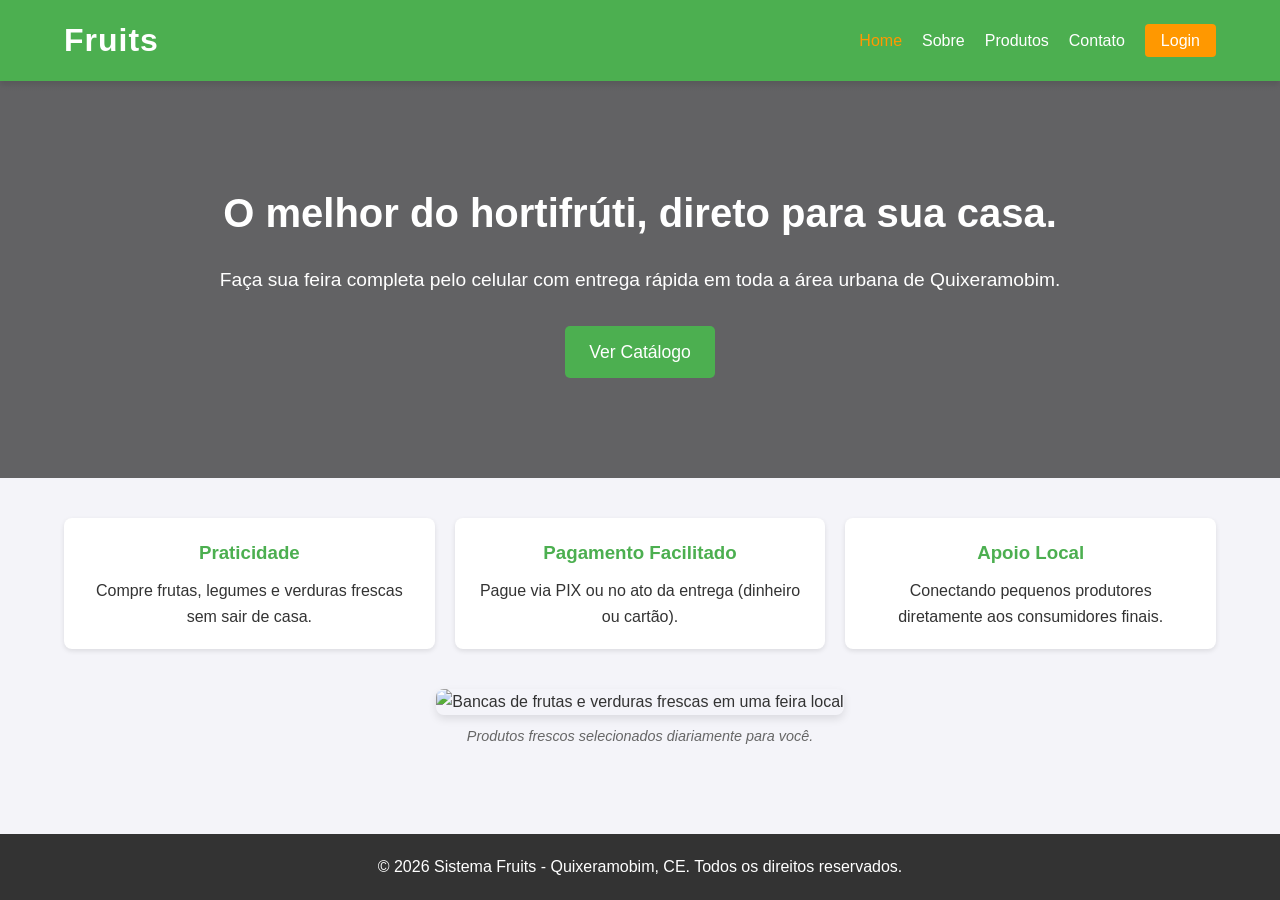
==== IA/index.html @ c32222e9 "Adicionando landing page com IA" ====
<!DOCTYPE html>
<html lang="pt-BR">
<head>
    <meta charset="UTF-8">
    <meta name="viewport" content="width=device-width, initial-scale=1.0">
    <title>Fruits - Hortifrúti Online em Quixeramobim</title>
    <link rel="stylesheet" href="style.css">
</head>
<body>
    <header class="main-header">
        <div class="container flex-nav">
            <h1 id="logo">Fruits</h1>
            <nav aria-label="Navegação principal">
                <ul class="nav-links">
                    <li><a href="index.html" class="active">Home</a></li>
                    <li><a href="sobre.html">Sobre</a></li>
                    <li><a href="produtos.html">Produtos</a></li>
                    <li><a href="contato.html">Contato</a></li>
                    <li><a href="login.html" class="btn-login">Login</a></li>
                </ul>
            </nav>
        </div>
    </header>

    <main>
        <section id="hero" class="fade-in">
            <div class="container hero-content">
                <h2>O melhor do hortifrúti, direto para sua casa.</h2>
                <p>Faça sua feira completa pelo celular com entrega rápida em toda a área urbana de Quixeramobim.</p>
                <a href="produtos.html" class="btn-primary">Ver Catálogo</a>
            </div>
        </section>

        <section class="container features">
            <article class="feature-card">
                <h3>Praticidade</h3>
                <p>Compre frutas, legumes e verduras frescas sem sair de casa.</p>
            </article>
            <article class="feature-card">
                <h3>Pagamento Facilitado</h3>
                <p>Pague via PIX ou no ato da entrega (dinheiro ou cartão).</p>
            </article>
            <article class="feature-card">
                <h3>Apoio Local</h3>
                <p>Conectando pequenos produtores diretamente aos consumidores finais.</p>
            </article>
        </section>

        <section class="container image-showcase">
            <figure>
                <img src="https://images.unsplash.com/photo-1542838132-92c53300491e?auto=format&fit=crop&w=800&q=80" alt="Bancas de frutas e verduras frescas em uma feira local">
                <figcaption>Produtos frescos selecionados diariamente para você.</figcaption>
            </figure>
        </section>
    </main>

    <footer>
        <div class="container">
            <p>&copy; 2026 Sistema Fruits - Quixeramobim, CE. Todos os direitos reservados.</p>
        </div>
    </footer>
</body>
</html>
---- IA/style.css ----
/* RESET BÁSICO */
* {
    margin: 0;
    padding: 0;
    box-sizing: border-box;
    font-family: 'Segoe UI', Tahoma, Geneva, Verdana, sans-serif;
}

/* VARIÁVEIS DE COR */
:root {
    --primary-color: #4CAF50; /* Verde Hortifrúti */
    --secondary-color: #FF9800; /* Laranja */
    --dark-color: #333;
    --light-color: #f4f4f9;
    --white: #ffffff;
}

/* SELETOR POR TAG */
body {
    background-color: var(--light-color);
    color: var(--dark-color);
    line-height: 1.6;
    display: flex;
    flex-direction: column;
    min-height: 100vh;
}

main {
    flex: 1; /* Garante que o footer fique no fim da página */
}

/* SELETOR POR CLASSE (Flexbox Layout) */
.container {
    width: 90%;
    max-width: 1200px;
    margin: 0 auto;
}

.flex-nav {
    display: flex;
    justify-content: space-between;
    align-items: center;
    padding: 15px 0;
}

/* HEADER & NAVEGAÇÃO */
.main-header {
    background-color: var(--primary-color);
    color: var(--white);
    box-shadow: 0 4px 6px rgba(0,0,0,0.1);
}

.main-header a {
    color: var(--white);
    text-decoration: none;
    font-weight: 500;
}

/* SELETOR POR ID */
#logo {
    font-size: 2rem;
    font-weight: bold;
    letter-spacing: 1px;
}

.nav-links {
    list-style: none;
    display: flex;
    gap: 20px;
    align-items: center;
}

.nav-links a {
    transition: color 0.3s ease; /* Animação simples CSS */
}

/* EFEITOS DE HOVER */
.nav-links a:hover,
.nav-links a.active {
    color: var(--secondary-color);
}

.btn-login {
    background-color: var(--secondary-color);
    padding: 8px 16px;
    border-radius: 4px;
    transition: background-color 0.3s ease, transform 0.2s ease;
}

.btn-login:hover {
    background-color: #e68a00;
    color: var(--white) !important;
    transform: scale(1.05); /* Animação no Hover */
}

/* HERO SECTION */
#hero {
    background: linear-gradient(rgba(0, 0, 0, 0.6), rgba(0, 0, 0, 0.6)), url('https://images.unsplash.com/photo-1603048297172-c92544798d5e?auto=format&fit=crop&w=1200&q=80') center/cover;
    color: var(--white);
    text-align: center;
    padding: 100px 20px;
    margin-bottom: 40px;
}

#hero h2 {
    font-size: 2.5rem;
    margin-bottom: 20px;
}

#hero p {
    font-size: 1.2rem;
    margin-bottom: 30px;
}

.btn-primary {
    display: inline-block;
    background-color: var(--primary-color);
    color: var(--white);
    padding: 12px 24px;
    text-decoration: none;
    border: none;
    border-radius: 5px;
    font-size: 1.1rem;
    cursor: pointer;
    transition: background-color 0.3s ease;
}

.btn-primary:hover {
    background-color: #388E3C;
}

/* FEATURES GRID */
.features {
    display: flex;
    justify-content: space-between;
    gap: 20px;
    margin-bottom: 40px;
}

.feature-card {
    background: var(--white);
    padding: 20px;
    border-radius: 8px;
    box-shadow: 0 2px 5px rgba(0,0,0,0.1);
    flex: 1;
    text-align: center;
}

.feature-card h3 {
    color: var(--primary-color);
    margin-bottom: 10px;
}

/* CATÁLOGO DE PRODUTOS */
.catalog-grid {
    display: flex;
    flex-wrap: wrap;
    gap: 20px;
    margin-top: 20px;
}

.product-card {
    background: var(--white);
    padding: 15px;
    border-radius: 8px;
    box-shadow: 0 2px 5px rgba(0,0,0,0.1);
    width: calc(33.333% - 20px);
    text-align: center;
}

/* FIGURES E IMAGENS */
figure {
    margin: 20px 0;
    text-align: center;
}

figure img {
    max-width: 100%;
    height: auto;
    border-radius: 8px;
    box-shadow: 0 4px 8px rgba(0,0,0,0.1);
}

figcaption {
    margin-top: 10px;
    font-size: 0.9rem;
    color: #666;
    font-style: italic;
}

.image-showcase figure img {
    width: 100%;
    max-height: 400px;
    object-fit: cover;
}

/* FORMULÁRIOS E SELETOR POR ATRIBUTO */
.form-section {
    max-width: 600px;
    margin: 40px auto;
    background: var(--white);
    padding: 30px;
    border-radius: 8px;
    box-shadow: 0 4px 8px rgba(0,0,0,0.1);
}

.input-group {
    margin-bottom: 15px;
}

.input-group label {
    display: block;
    margin-bottom: 5px;
    font-weight: bold;
}

/* Seletor por atributo */
input[type="text"],
input[type="email"],
input[type="password"],
textarea {
    width: 100%;
    padding: 10px;
    border: 1px solid #ccc;
    border-radius: 4px;
    font-size: 1rem;
}

/* FOOTER */
footer {
    background-color: var(--dark-color);
    color: var(--white);
    text-align: center;
    padding: 20px 0;
    margin-top: 40px;
}

/* KEYFRAMES - ANIMAÇÃO DE ENTRADA */
@keyframes fadeIn {
    from {
        opacity: 0;
        transform: translateY(20px);
    }
    to {
        opacity: 1;
        transform: translateY(0);
    }
}

.fade-in {
    animation: fadeIn 0.8s ease-out forwards;
}

/* MEDIA QUERIES (Responsividade) */
@media screen and (max-width: 768px) {
    .flex-nav {
        flex-direction: column;
        gap: 15px;
    }

    .nav-links {
        flex-wrap: wrap;
        justify-content: center;
    }

    .features {
        flex-direction: column;
    }

    .product-card {
        width: 100%; /* Produtos ocupam 100% no mobile */
    }

    #hero h2 {
        font-size: 2rem;
    }
}
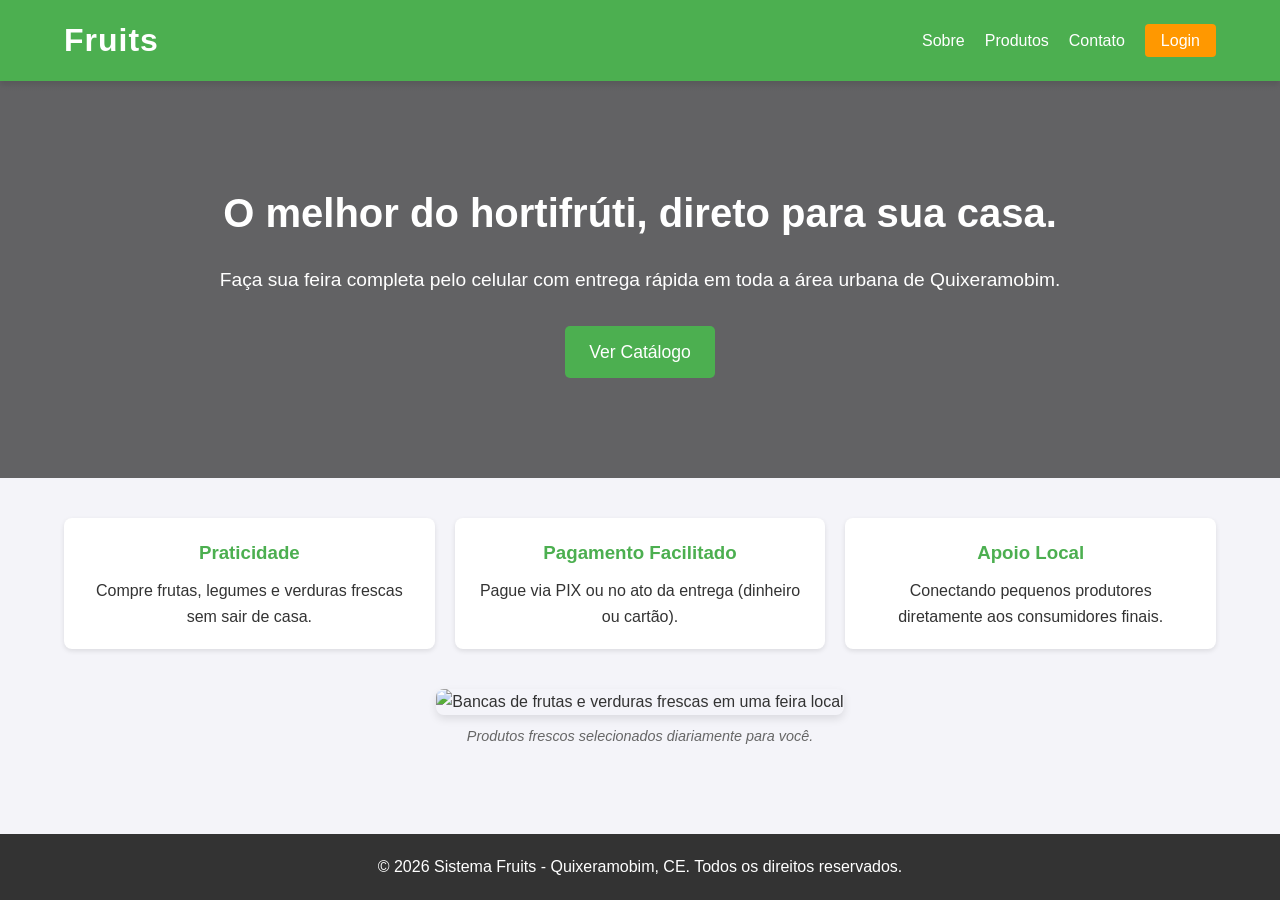
==== commit a70aeedd: "teste" ====
--- a/IA/index.html
+++ b/IA/index.html
@@ -12,7 +12,7 @@
             <h1 id="logo">Fruits</h1>
             <nav aria-label="Navegação principal">
                 <ul class="nav-links">
-                    <li><a href="index.html" class="active">Home</a></li>
+                    
                     <li><a href="sobre.html">Sobre</a></li>
                     <li><a href="produtos.html">Produtos</a></li>
                     <li><a href="contato.html">Contato</a></li>
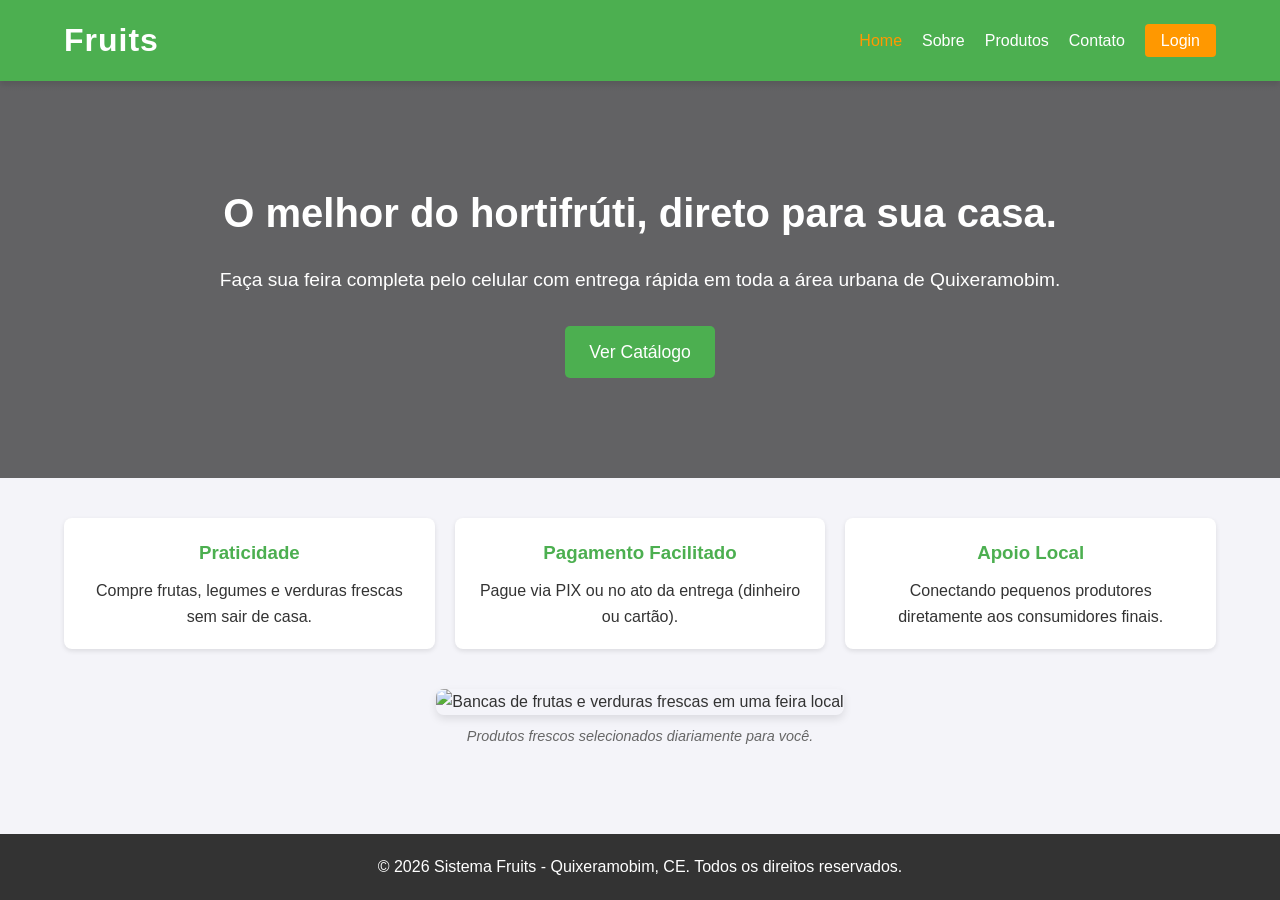
==== commit 12030ed7: "teste" ====
--- a/IA/index.html
+++ b/IA/index.html
@@ -12,7 +12,7 @@
             <h1 id="logo">Fruits</h1>
             <nav aria-label="Navegação principal">
                 <ul class="nav-links">
-                    
+                    <li><a href="index.html" class="active">Home</a></li>
                     <li><a href="sobre.html">Sobre</a></li>
                     <li><a href="produtos.html">Produtos</a></li>
                     <li><a href="contato.html">Contato</a></li>
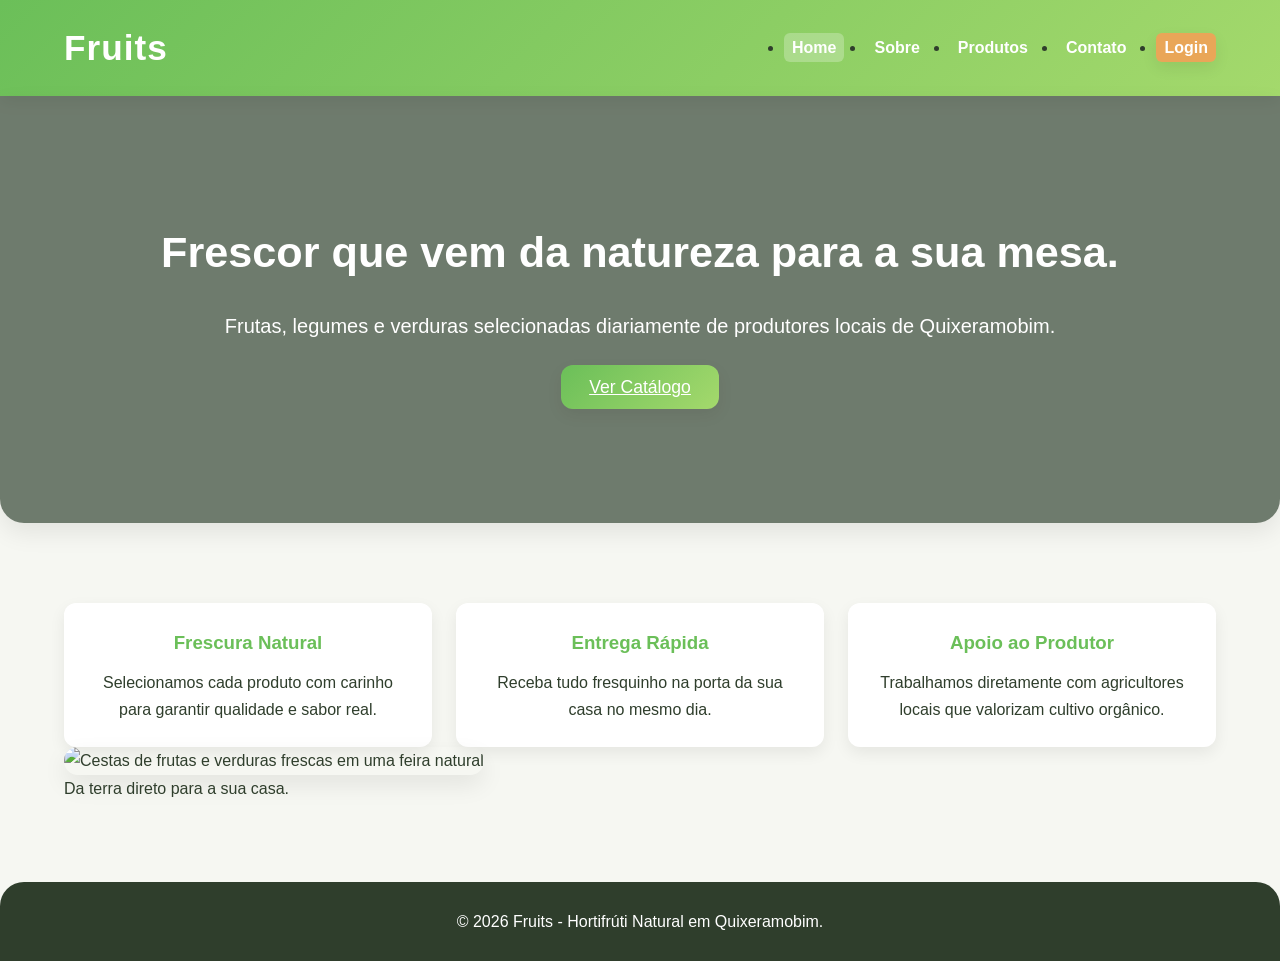
==== commit caa2067f: "atualização dos layouts das telas" ====
--- a/IA/index.html
+++ b/IA/index.html
@@ -3,13 +3,16 @@
 <head>
     <meta charset="UTF-8">
     <meta name="viewport" content="width=device-width, initial-scale=1.0">
-    <title>Fruits - Hortifrúti Online em Quixeramobim</title>
+    <title>Fruits - Hortifrúti Natural em Quixeramobim</title>
     <link rel="stylesheet" href="style.css">
 </head>
+
 <body>
+    <!-- CABEÇALHO ORGÂNICO -->
     <header class="main-header">
         <div class="container flex-nav">
             <h1 id="logo">Fruits</h1>
+
             <nav aria-label="Navegação principal">
                 <ul class="nav-links">
                     <li><a href="index.html" class="active">Home</a></li>
@@ -22,42 +25,52 @@
         </div>
     </header>
 
-    <main>
-        <section id="hero" class="fade-in">
-            <div class="container hero-content">
-                <h2>O melhor do hortifrúti, direto para sua casa.</h2>
-                <p>Faça sua feira completa pelo celular com entrega rápida em toda a área urbana de Quixeramobim.</p>
-                <a href="produtos.html" class="btn-primary">Ver Catálogo</a>
-            </div>
-        </section>
+    <!-- HERO ORGÂNICO -->
+    <section id="hero" class="fade-in">
+        <div class="container hero-content">
+            <h2>Frescor que vem da natureza para a sua mesa.</h2>
+            <p>Frutas, legumes e verduras selecionadas diariamente de produtores locais de Quixeramobim.</p>
+            <a href="produtos.html" class="btn-primary">Ver Catálogo</a>
+        </div>
+    </section>
 
-        <section class="container features">
+    <main class="container fade-in">
+
+        <!-- CARDS ORGÂNICOS DE BENEFÍCIOS -->
+        <section class="features">
             <article class="feature-card">
-                <h3>Praticidade</h3>
-                <p>Compre frutas, legumes e verduras frescas sem sair de casa.</p>
+                <h3>Frescura Natural</h3>
+                <p>Selecionamos cada produto com carinho para garantir qualidade e sabor real.</p>
             </article>
+
             <article class="feature-card">
-                <h3>Pagamento Facilitado</h3>
-                <p>Pague via PIX ou no ato da entrega (dinheiro ou cartão).</p>
+                <h3>Entrega Rápida</h3>
+                <p>Receba tudo fresquinho na porta da sua casa no mesmo dia.</p>
             </article>
+
             <article class="feature-card">
-                <h3>Apoio Local</h3>
-                <p>Conectando pequenos produtores diretamente aos consumidores finais.</p>
+                <h3>Apoio ao Produtor</h3>
+                <p>Trabalhamos diretamente com agricultores locais que valorizam cultivo orgânico.</p>
             </article>
         </section>
 
-        <section class="container image-showcase">
+        <!-- IMAGEM ORGÂNICA -->
+        <section class="image-showcase fade-in">
             <figure>
-                <img src="https://images.unsplash.com/photo-1542838132-92c53300491e?auto=format&fit=crop&w=800&q=80" alt="Bancas de frutas e verduras frescas em uma feira local">
-                <figcaption>Produtos frescos selecionados diariamente para você.</figcaption>
+                <img src="https://images.unsplash.com/photo-1542838132-92c53300491e?auto=format&fit=crop&w=1200&q=80"
+                     alt="Cestas de frutas e verduras frescas em uma feira natural">
+                <figcaption>Da terra direto para a sua casa.</figcaption>
             </figure>
         </section>
+
     </main>
 
+    <!-- RODAPÉ ORGÂNICO -->
     <footer>
         <div class="container">
-            <p>&copy; 2026 Sistema Fruits - Quixeramobim, CE. Todos os direitos reservados.</p>
+            <p>&copy; 2026 Fruits - Hortifrúti Natural em Quixeramobim.</p>
         </div>
     </footer>
+
 </body>
 </html>
--- a/IA/style.css
+++ b/IA/style.css
@@ -1,149 +1,181 @@
-/* RESET BÁSICO */
+/* -----------------------------------------
+   PALETA ORGÂNICA
+----------------------------------------- */
+:root {
+    --primary-color: #6BBF59;      /* Verde folha suave */
+    --secondary-color: #E9A658;    /* Laranja natural */
+    --accent-color: #A4D96C;       /* Verde claro orgânico */
+    --dark-color: #2F3E2C;         /* Verde musgo */
+    --light-color: #F6F7F2;        /* Off-white natural */
+    --white: #ffffff;
+
+    --radius-sm: 6px;
+    --radius-md: 12px;
+    --radius-lg: 24px;
+
+    --shadow-soft: 0 6px 16px rgba(0,0,0,0.07);
+    --shadow-medium: 0 10px 24px rgba(0,0,0,0.08);
+}
+
+/* -----------------------------------------
+   IMPORTAÇÃO DE FONTE ORGÂNICA
+----------------------------------------- */
+@import url('https://fonts.googleapis.com/css2?family=Quicksand:wght@400;600&display=swap');
+
+/* -----------------------------------------
+   RESET ORGÂNICO
+----------------------------------------- */
 * {
     margin: 0;
     padding: 0;
     box-sizing: border-box;
-    font-family: 'Segoe UI', Tahoma, Geneva, Verdana, sans-serif;
-}
-
-/* VARIÁVEIS DE COR */
-:root {
-    --primary-color: #4CAF50; /* Verde Hortifrúti */
-    --secondary-color: #FF9800; /* Laranja */
-    --dark-color: #333;
-    --light-color: #f4f4f9;
-    --white: #ffffff;
-}
-
-/* SELETOR POR TAG */
+    font-family: 'Quicksand', sans-serif;
+    transition: 0.2s ease;
+}
+
 body {
-    background-color: var(--light-color);
+    background: var(--light-color)
+        url('https://www.transparenttextures.com/patterns/paper-fibers.png');
     color: var(--dark-color);
-    line-height: 1.6;
+    line-height: 1.7;
     display: flex;
     flex-direction: column;
     min-height: 100vh;
 }
 
-main {
-    flex: 1; /* Garante que o footer fique no fim da página */
-}
-
-/* SELETOR POR CLASSE (Flexbox Layout) */
+main { flex: 1; }
+
+/* Containers */
 .container {
     width: 90%;
     max-width: 1200px;
-    margin: 0 auto;
+    margin: auto;
+}
+
+/* -----------------------------------------
+   CABEÇALHO ORGÂNICO
+----------------------------------------- */
+.main-header {
+    background: linear-gradient(135deg, var(--primary-color), var(--accent-color));
+    padding: 18px 0;
+    box-shadow: var(--shadow-soft);
+}
+
+#logo {
+    font-size: 2.2rem;
+    font-weight: 600;
+    color: var(--white);
+    letter-spacing: 1px;
 }
 
 .flex-nav {
     display: flex;
     justify-content: space-between;
     align-items: center;
-    padding: 15px 0;
-}
-
-/* HEADER & NAVEGAÇÃO */
-.main-header {
-    background-color: var(--primary-color);
-    color: var(--white);
-    box-shadow: 0 4px 6px rgba(0,0,0,0.1);
-}
-
-.main-header a {
+}
+
+.nav-links {
+    display: flex;
+    gap: 22px;
+}
+
+.nav-links a {
     color: var(--white);
     text-decoration: none;
-    font-weight: 500;
-}
-
-/* SELETOR POR ID */
-#logo {
-    font-size: 2rem;
-    font-weight: bold;
-    letter-spacing: 1px;
-}
-
-.nav-links {
-    list-style: none;
-    display: flex;
-    gap: 20px;
-    align-items: center;
-}
-
-.nav-links a {
-    transition: color 0.3s ease; /* Animação simples CSS */
-}
-
-/* EFEITOS DE HOVER */
+    font-weight: 600;
+    padding: 6px 8px;
+    border-radius: var(--radius-sm);
+}
+
 .nav-links a:hover,
 .nav-links a.active {
-    color: var(--secondary-color);
-}
-
+    background: rgba(255,255,255,0.25);
+}
+
+/* Login button */
 .btn-login {
-    background-color: var(--secondary-color);
+    background: var(--secondary-color);
     padding: 8px 16px;
-    border-radius: 4px;
-    transition: background-color 0.3s ease, transform 0.2s ease;
-}
-
+    border-radius: var(--radius-md);
+    box-shadow: var(--shadow-soft);
+    font-weight: 600;
+}
 .btn-login:hover {
-    background-color: #e68a00;
-    color: var(--white) !important;
-    transform: scale(1.05); /* Animação no Hover */
-}
-
-/* HERO SECTION */
+    transform: translateY(-3px) scale(1.05);
+}
+
+/* -----------------------------------------
+   HERO ORGÂNICO
+----------------------------------------- */
 #hero {
-    background: linear-gradient(rgba(0, 0, 0, 0.6), rgba(0, 0, 0, 0.6)), url('https://images.unsplash.com/photo-1603048297172-c92544798d5e?auto=format&fit=crop&w=1200&q=80') center/cover;
-    color: var(--white);
-    text-align: center;
-    padding: 100px 20px;
-    margin-bottom: 40px;
+    position: relative;
+    color: var(--white);
+    text-align: center;
+    padding: 120px 20px;
+    background: linear-gradient(
+            rgba(20, 40, 20, 0.6),
+            rgba(20, 40, 20, 0.6)
+        ),
+        url('https://images.unsplash.com/photo-1603048297172-c92544798d5e?auto=format&fit=crop&w=1200&q=80')
+        center / cover;
+    border-bottom-left-radius: var(--radius-lg);
+    border-bottom-right-radius: var(--radius-lg);
+    box-shadow: var(--shadow-medium);
+}
+
+#hero::after {
+    content: "";
+    position: absolute;
+    bottom: -40px;
+    left: 0;
+    height: 90px;
+    width: 100%;
+    background: url('https://i.ibb.co/7zr6V7s/wave.png') center/cover no-repeat;
 }
 
 #hero h2 {
-    font-size: 2.5rem;
+    font-size: 2.7rem;
     margin-bottom: 20px;
 }
 
 #hero p {
-    font-size: 1.2rem;
+    font-size: 1.25rem;
     margin-bottom: 30px;
 }
 
+/* Botão primário */
 .btn-primary {
-    display: inline-block;
-    background-color: var(--primary-color);
-    color: var(--white);
-    padding: 12px 24px;
-    text-decoration: none;
+    background: linear-gradient(135deg, var(--primary-color), var(--accent-color));
+    padding: 12px 28px;
     border: none;
-    border-radius: 5px;
+    border-radius: var(--radius-md);
+    color: var(--white);
     font-size: 1.1rem;
     cursor: pointer;
-    transition: background-color 0.3s ease;
-}
-
+    box-shadow: var(--shadow-soft);
+}
 .btn-primary:hover {
-    background-color: #388E3C;
-}
-
-/* FEATURES GRID */
+    transform: translateY(-3px) scale(1.04);
+    background: linear-gradient(135deg, var(--accent-color), var(--primary-color));
+}
+
+/* -----------------------------------------
+   SEÇÃO FEATURES ORGÂNICA
+----------------------------------------- */
 .features {
     display: flex;
-    justify-content: space-between;
-    gap: 20px;
-    margin-bottom: 40px;
+    flex-wrap: wrap;
+    gap: 24px;
+    margin-top: 80px;
 }
 
 .feature-card {
     background: var(--white);
-    padding: 20px;
-    border-radius: 8px;
-    box-shadow: 0 2px 5px rgba(0,0,0,0.1);
-    flex: 1;
-    text-align: center;
+    padding: 24px;
+    border-radius: var(--radius-md);
+    flex: 1 1 240px;
+    text-align: center;
+    box-shadow: var(--shadow-soft);
 }
 
 .feature-card h3 {
@@ -151,95 +183,96 @@
     margin-bottom: 10px;
 }
 
-/* CATÁLOGO DE PRODUTOS */
+/* -----------------------------------------
+   FIGURAS E IMAGENS ORGÂNICAS
+----------------------------------------- */
+figure img {
+    max-width: 100%;
+    border-radius: var(--radius-lg);
+    box-shadow: var(--shadow-medium);
+}
+
+/* -----------------------------------------
+   CATÁLOGO ORGÂNICO
+----------------------------------------- */
 .catalog-grid {
-    display: flex;
-    flex-wrap: wrap;
-    gap: 20px;
-    margin-top: 20px;
+    margin-top: 40px;
+    display: grid;
+    gap: 24px;
+    grid-template-columns: repeat(auto-fit, minmax(260px, 1fr));
 }
 
 .product-card {
     background: var(--white);
-    padding: 15px;
-    border-radius: 8px;
-    box-shadow: 0 2px 5px rgba(0,0,0,0.1);
-    width: calc(33.333% - 20px);
-    text-align: center;
-}
-
-/* FIGURES E IMAGENS */
-figure {
-    margin: 20px 0;
-    text-align: center;
-}
-
-figure img {
-    max-width: 100%;
-    height: auto;
-    border-radius: 8px;
-    box-shadow: 0 4px 8px rgba(0,0,0,0.1);
-}
-
-figcaption {
-    margin-top: 10px;
-    font-size: 0.9rem;
-    color: #666;
-    font-style: italic;
-}
-
-.image-showcase figure img {
-    width: 100%;
-    max-height: 400px;
-    object-fit: cover;
-}
-
-/* FORMULÁRIOS E SELETOR POR ATRIBUTO */
+    padding: 20px;
+    text-align: center;
+    border-radius: var(--radius-md);
+    box-shadow: var(--shadow-soft);
+}
+
+.product-card:hover {
+    transform: translateY(-5px);
+}
+
+/* -----------------------------------------
+   FORMULÁRIOS ORGÂNICOS
+----------------------------------------- */
 .form-section {
     max-width: 600px;
-    margin: 40px auto;
+    margin: 60px auto;
+    padding: 32px;
     background: var(--white);
-    padding: 30px;
-    border-radius: 8px;
-    box-shadow: 0 4px 8px rgba(0,0,0,0.1);
+    border-radius: var(--radius-lg);
+    box-shadow: var(--shadow-medium);
 }
 
 .input-group {
-    margin-bottom: 15px;
+    margin-bottom: 18px;
 }
 
 .input-group label {
-    display: block;
-    margin-bottom: 5px;
-    font-weight: bold;
-}
-
-/* Seletor por atributo */
-input[type="text"],
-input[type="email"],
-input[type="password"],
+    font-weight: 600;
+    margin-bottom: 6px;
+}
+
+input,
 textarea {
     width: 100%;
-    padding: 10px;
-    border: 1px solid #ccc;
-    border-radius: 4px;
+    padding: 12px;
+    border: 2px solid #dcdcdc;
+    border-radius: var(--radius-md);
     font-size: 1rem;
 }
-
-/* FOOTER */
+input:focus,
+textarea:focus {
+    border-color: var(--primary-color);
+    outline: none;
+    box-shadow: 0 0 4px rgba(107, 191, 89, 0.5);
+}
+
+/* -----------------------------------------
+   FOOTER ORGÂNICO
+----------------------------------------- */
 footer {
-    background-color: var(--dark-color);
-    color: var(--white);
-    text-align: center;
-    padding: 20px 0;
-    margin-top: 40px;
-}
-
-/* KEYFRAMES - ANIMAÇÃO DE ENTRADA */
+    background: var(--dark-color);
+    color: var(--white);
+    text-align: center;
+    padding: 26px 0;
+    margin-top: 80px;
+    border-top-left-radius: var(--radius-lg);
+    border-top-right-radius: var(--radius-lg);
+}
+
+/* -----------------------------------------
+   ANIMAÇÃO ORGÂNICA
+----------------------------------------- */
+.fade-in {
+    animation: fadeIn 0.9s ease-out forwards;
+}
 @keyframes fadeIn {
     from {
         opacity: 0;
-        transform: translateY(20px);
+        transform: translateY(15px);
     }
     to {
         opacity: 1;
@@ -247,31 +280,19 @@
     }
 }
 
-.fade-in {
-    animation: fadeIn 0.8s ease-out forwards;
-}
-
-/* MEDIA QUERIES (Responsividade) */
-@media screen and (max-width: 768px) {
+/* -----------------------------------------
+   RESPONSIVIDADE
+----------------------------------------- */
+@media (max-width: 768px) {
+    #hero h2 { font-size: 2rem; }
+
     .flex-nav {
         flex-direction: column;
-        gap: 15px;
+        gap: 12px;
     }
 
     .nav-links {
         flex-wrap: wrap;
         justify-content: center;
     }
-
-    .features {
-        flex-direction: column;
-    }
-
-    .product-card {
-        width: 100%; /* Produtos ocupam 100% no mobile */
-    }
-
-    #hero h2 {
-        font-size: 2rem;
-    }
 }
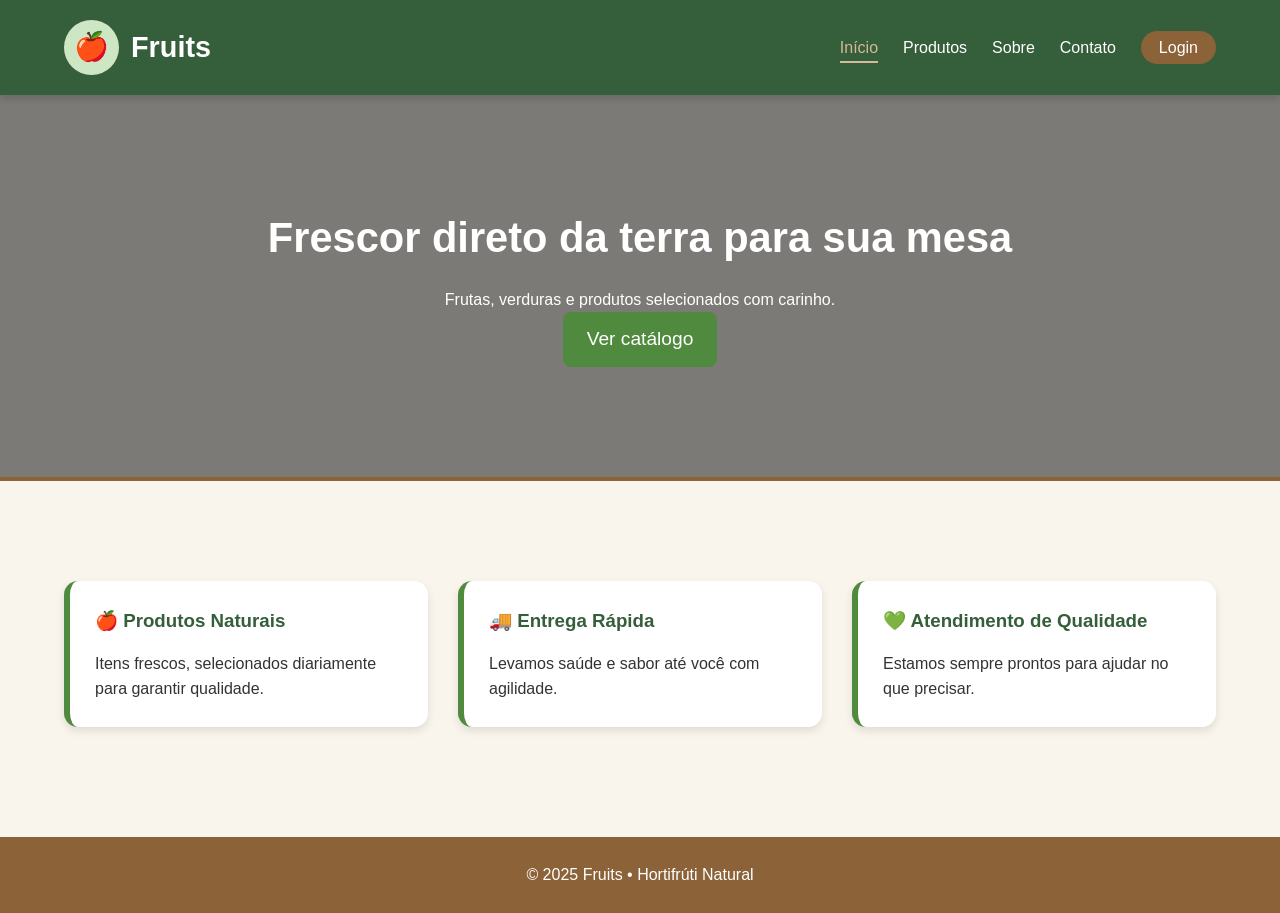
==== commit c9527dac: "atualização das telas" ====
--- a/IA/index.html
+++ b/IA/index.html
@@ -1,76 +1,60 @@
 <!DOCTYPE html>
-<html lang="pt-BR">
+<html lang="pt-br">
 <head>
     <meta charset="UTF-8">
     <meta name="viewport" content="width=device-width, initial-scale=1.0">
-    <title>Fruits - Hortifrúti Natural em Quixeramobim</title>
+    <title>Fruits • Hortifrúti Natural</title>
     <link rel="stylesheet" href="style.css">
 </head>
+<body>
 
-<body>
-    <!-- CABEÇALHO ORGÂNICO -->
-    <header class="main-header">
-        <div class="container flex-nav">
-            <h1 id="logo">Fruits</h1>
+<header>
+    <div class="container flex-nav">
+        <div id="logo">
+            <!-- Logo com emoji fallback caso imagem não exista -->
+            <div style="width:55px;height:55px;background:#CDE6C3;border-radius:50%;display:flex;align-items:center;justify-content:center;font-size:28px;">🍎</div>
+            <h1>Fruits</h1>
+        </div>
+        <nav>
+            <ul>
+                <li><a href="index.html" class="active">Início</a></li>
+                <li><a href="produtos.html">Produtos</a></li>
+                <li><a href="sobre.html">Sobre</a></li>
+                <li><a href="contato.html">Contato</a></li>
+                <li><a href="login.html" class="btn-login">Login</a></li>
+            </ul>
+        </nav>
+    </div>
+</header>
 
-            <nav aria-label="Navegação principal">
-                <ul class="nav-links">
-                    <li><a href="index.html" class="active">Home</a></li>
-                    <li><a href="sobre.html">Sobre</a></li>
-                    <li><a href="produtos.html">Produtos</a></li>
-                    <li><a href="contato.html">Contato</a></li>
-                    <li><a href="login.html" class="btn-login">Login</a></li>
-                </ul>
-            </nav>
-        </div>
-    </header>
+<section id="hero">
+    <h2>Frescor direto da terra para sua mesa</h2>
+    <p>Frutas, verduras e produtos selecionados com carinho.</p>
+    <a href="produtos.html" class="button-primary">Ver catálogo</a>
+</section>
 
-    <!-- HERO ORGÂNICO -->
-    <section id="hero" class="fade-in">
-        <div class="container hero-content">
-            <h2>Frescor que vem da natureza para a sua mesa.</h2>
-            <p>Frutas, legumes e verduras selecionadas diariamente de produtores locais de Quixeramobim.</p>
-            <a href="produtos.html" class="btn-primary">Ver Catálogo</a>
-        </div>
-    </section>
+<main>
+    <div class="container">
+        <section class="features">
+            <div class="card">
+                <h3>🍎 Produtos Naturais</h3>
+                <p>Itens frescos, selecionados diariamente para garantir qualidade.</p>
+            </div>
+            <div class="card">
+                <h3>🚚 Entrega Rápida</h3>
+                <p>Levamos saúde e sabor até você com agilidade.</p>
+            </div>
+            <div class="card">
+                <h3>💚 Atendimento de Qualidade</h3>
+                <p>Estamos sempre prontos para ajudar no que precisar.</p>
+            </div>
+        </section>
+    </div>
+</main>
 
-    <main class="container fade-in">
-
-        <!-- CARDS ORGÂNICOS DE BENEFÍCIOS -->
-        <section class="features">
-            <article class="feature-card">
-                <h3>Frescura Natural</h3>
-                <p>Selecionamos cada produto com carinho para garantir qualidade e sabor real.</p>
-            </article>
-
-            <article class="feature-card">
-                <h3>Entrega Rápida</h3>
-                <p>Receba tudo fresquinho na porta da sua casa no mesmo dia.</p>
-            </article>
-
-            <article class="feature-card">
-                <h3>Apoio ao Produtor</h3>
-                <p>Trabalhamos diretamente com agricultores locais que valorizam cultivo orgânico.</p>
-            </article>
-        </section>
-
-        <!-- IMAGEM ORGÂNICA -->
-        <section class="image-showcase fade-in">
-            <figure>
-                <img src="https://images.unsplash.com/photo-1542838132-92c53300491e?auto=format&fit=crop&w=1200&q=80"
-                     alt="Cestas de frutas e verduras frescas em uma feira natural">
-                <figcaption>Da terra direto para a sua casa.</figcaption>
-            </figure>
-        </section>
-
-    </main>
-
-    <!-- RODAPÉ ORGÂNICO -->
-    <footer>
-        <div class="container">
-            <p>&copy; 2026 Fruits - Hortifrúti Natural em Quixeramobim.</p>
-        </div>
-    </footer>
+<footer>
+    <p>© 2025 Fruits • Hortifrúti Natural</p>
+</footer>
 
 </body>
 </html>
--- a/IA/style.css
+++ b/IA/style.css
@@ -1,298 +1,285 @@
-/* -----------------------------------------
-   PALETA ORGÂNICA
------------------------------------------ */
-:root {
-    --primary-color: #6BBF59;      /* Verde folha suave */
-    --secondary-color: #E9A658;    /* Laranja natural */
-    --accent-color: #A4D96C;       /* Verde claro orgânico */
-    --dark-color: #2F3E2C;         /* Verde musgo */
-    --light-color: #F6F7F2;        /* Off-white natural */
-    --white: #ffffff;
-
-    --radius-sm: 6px;
-    --radius-md: 12px;
-    --radius-lg: 24px;
-
-    --shadow-soft: 0 6px 16px rgba(0,0,0,0.07);
-    --shadow-medium: 0 10px 24px rgba(0,0,0,0.08);
-}
-
-/* -----------------------------------------
-   IMPORTAÇÃO DE FONTE ORGÂNICA
------------------------------------------ */
-@import url('https://fonts.googleapis.com/css2?family=Quicksand:wght@400;600&display=swap');
-
-/* -----------------------------------------
-   RESET ORGÂNICO
------------------------------------------ */
+/* RESET BÁSICO */
 * {
     margin: 0;
     padding: 0;
     box-sizing: border-box;
-    font-family: 'Quicksand', sans-serif;
-    transition: 0.2s ease;
+    font-family: "Segoe UI", sans-serif;
+}
+
+/* PALETA ORGÂNICA */
+:root {
+    --verde-escuro: #355E3B;
+    --verde: #4F8A3E;
+    --verde-claro: #CDE6C3;
+    --marrom: #8C6239;
+    --marrom-claro: #D7B899;
+    --creme: #F9F5EC;
+    --branco: #FFF;
+    --cinza: #333;
 }
 
 body {
-    background: var(--light-color)
-        url('https://www.transparenttextures.com/patterns/paper-fibers.png');
-    color: var(--dark-color);
-    line-height: 1.7;
+    background: var(--creme);
+    color: var(--cinza);
+    line-height: 1.6;
+    min-height: 100vh;
     display: flex;
     flex-direction: column;
-    min-height: 100vh;
-}
-
-main { flex: 1; }
-
-/* Containers */
+}
+
+/* CONTAINER */
 .container {
     width: 90%;
     max-width: 1200px;
-    margin: auto;
-}
-
-/* -----------------------------------------
-   CABEÇALHO ORGÂNICO
------------------------------------------ */
-.main-header {
-    background: linear-gradient(135deg, var(--primary-color), var(--accent-color));
-    padding: 18px 0;
-    box-shadow: var(--shadow-soft);
-}
-
-#logo {
-    font-size: 2.2rem;
-    font-weight: 600;
-    color: var(--white);
-    letter-spacing: 1px;
-}
-
+    margin: 0 auto;
+}
+
+/* ✅ CORREÇÃO: FLEX-NAV */
 .flex-nav {
     display: flex;
     justify-content: space-between;
     align-items: center;
-}
-
-.nav-links {
-    display: flex;
-    gap: 22px;
-}
-
-.nav-links a {
-    color: var(--white);
+    flex-wrap: wrap;
+    gap: 20px;
+}
+
+/* HEADER */
+header {
+    background: var(--verde-escuro);
+    color: var(--branco);
+    padding: 20px 0;
+    box-shadow: 0 4px 8px rgba(0,0,0,0.15);
+}
+
+#logo {
+    display: flex;
+    align-items: center;
+    gap: 12px;
+}
+
+/* ✅ CORREÇÃO: logo com fallback */
+#logo img {
+    width: 55px;
+    height: 55px;
+    background: var(--verde-claro);
+    border-radius: 50%;
+    object-fit: cover;
+}
+
+#logo h1 {
+    font-size: 1.8rem;
+    font-weight: bold;
+    color: var(--branco);
+}
+
+/* NAV */
+nav ul {
+    list-style: none;
+    display: flex;
+    gap: 25px;
+}
+
+nav a {
+    color: var(--branco);
     text-decoration: none;
-    font-weight: 600;
-    padding: 6px 8px;
-    border-radius: var(--radius-sm);
-}
-
-.nav-links a:hover,
-.nav-links a.active {
-    background: rgba(255,255,255,0.25);
-}
-
-/* Login button */
+    font-weight: 500;
+    transition: 0.3s;
+}
+
+nav a:hover {
+    color: var(--marrom-claro);
+}
+
+nav a.active {
+    color: var(--marrom-claro);
+    border-bottom: 2px solid var(--marrom-claro);
+    padding-bottom: 5px;
+}
+
 .btn-login {
-    background: var(--secondary-color);
-    padding: 8px 16px;
-    border-radius: var(--radius-md);
-    box-shadow: var(--shadow-soft);
-    font-weight: 600;
-}
+    background: var(--marrom);
+    padding: 8px 18px;
+    border-radius: 25px;
+}
+
 .btn-login:hover {
-    transform: translateY(-3px) scale(1.05);
-}
-
-/* -----------------------------------------
-   HERO ORGÂNICO
------------------------------------------ */
+    background: var(--marrom-claro);
+    color: var(--verde-escuro);
+}
+
+/* MAIN - faz o rodapé ficar no final */
+main {
+    flex: 1;
+}
+
+/* HERO */
 #hero {
-    position: relative;
-    color: var(--white);
-    text-align: center;
-    padding: 120px 20px;
-    background: linear-gradient(
-            rgba(20, 40, 20, 0.6),
-            rgba(20, 40, 20, 0.6)
-        ),
-        url('https://images.unsplash.com/photo-1603048297172-c92544798d5e?auto=format&fit=crop&w=1200&q=80')
-        center / cover;
-    border-bottom-left-radius: var(--radius-lg);
-    border-bottom-right-radius: var(--radius-lg);
-    box-shadow: var(--shadow-medium);
-}
-
-#hero::after {
-    content: "";
-    position: absolute;
-    bottom: -40px;
-    left: 0;
-    height: 90px;
+    background: linear-gradient(rgba(0,0,0,0.5), rgba(0,0,0,0.5)),
+        url('https://images.unsplash.com/photo-1542838132-92c53300491e?q=80&w=1200') center/cover;
+    color: var(--branco);
+    text-align: center;
+    padding: 110px 20px;
+    margin-bottom: 50px;
+    border-bottom: 4px solid var(--marrom);
+}
+
+#hero h2 {
+    font-size: 2.6rem;
+    margin-bottom: 15px;
+}
+
+.button-primary {
+    display: inline-block;
+    padding: 12px 24px;
+    color: var(--branco);
+    background: var(--verde);
+    border-radius: 8px;
+    border: none;
+    cursor: pointer;
+    text-decoration: none;
+    font-size: 1.2rem;
+    transition: 0.3s;
+}
+
+.button-primary:hover {
+    background: var(--verde-escuro);
+}
+
+/* FEATURES (cards da home) */
+.features {
+    display: grid;
+    grid-template-columns: repeat(auto-fit, minmax(280px, 1fr));
+    gap: 30px;
+    margin: 50px 0;
+}
+
+/* CARDS */
+.card {
+    background: var(--branco);
+    border-radius: 14px;
+    padding: 25px;
+    box-shadow: 0 4px 8px rgba(0,0,0,0.10);
+    border-left: 6px solid var(--verde);
+}
+
+.card h3 {
+    color: var(--verde-escuro);
+    margin-bottom: 15px;
+}
+
+/* PRODUTOS */
+.catalogo {
+    display: grid;
+    grid-template-columns: repeat(auto-fill, minmax(280px, 1fr));
+    gap: 30px;
+    margin: 40px 0;
+}
+
+.produto {
+    background: var(--branco);
+    border-radius: 12px;
+    padding: 20px;
+    text-align: center;
+    border: 1px solid var(--verde-claro);
+    transition: 0.3s;
+}
+
+.produto:hover {
+    transform: translateY(-5px);
+    box-shadow: 0 8px 16px rgba(0,0,0,0.1);
+}
+
+.produto img {
     width: 100%;
-    background: url('https://i.ibb.co/7zr6V7s/wave.png') center/cover no-repeat;
-}
-
-#hero h2 {
-    font-size: 2.7rem;
-    margin-bottom: 20px;
-}
-
-#hero p {
-    font-size: 1.25rem;
-    margin-bottom: 30px;
-}
-
-/* Botão primário */
-.btn-primary {
-    background: linear-gradient(135deg, var(--primary-color), var(--accent-color));
-    padding: 12px 28px;
-    border: none;
-    border-radius: var(--radius-md);
-    color: var(--white);
-    font-size: 1.1rem;
-    cursor: pointer;
-    box-shadow: var(--shadow-soft);
-}
-.btn-primary:hover {
-    transform: translateY(-3px) scale(1.04);
-    background: linear-gradient(135deg, var(--accent-color), var(--primary-color));
-}
-
-/* -----------------------------------------
-   SEÇÃO FEATURES ORGÂNICA
------------------------------------------ */
-.features {
-    display: flex;
-    flex-wrap: wrap;
-    gap: 24px;
-    margin-top: 80px;
-}
-
-.feature-card {
-    background: var(--white);
-    padding: 24px;
-    border-radius: var(--radius-md);
-    flex: 1 1 240px;
-    text-align: center;
-    box-shadow: var(--shadow-soft);
-}
-
-.feature-card h3 {
-    color: var(--primary-color);
+    height: 200px;
+    object-fit: cover;
+    border-radius: 10px;
+    margin-bottom: 15px;
+}
+
+.produto h3 {
+    color: var(--verde-escuro);
     margin-bottom: 10px;
 }
 
-/* -----------------------------------------
-   FIGURAS E IMAGENS ORGÂNICAS
------------------------------------------ */
-figure img {
-    max-width: 100%;
-    border-radius: var(--radius-lg);
-    box-shadow: var(--shadow-medium);
-}
-
-/* -----------------------------------------
-   CATÁLOGO ORGÂNICO
------------------------------------------ */
-.catalog-grid {
-    margin-top: 40px;
-    display: grid;
-    gap: 24px;
-    grid-template-columns: repeat(auto-fit, minmax(260px, 1fr));
-}
-
-.product-card {
-    background: var(--white);
-    padding: 20px;
-    text-align: center;
-    border-radius: var(--radius-md);
-    box-shadow: var(--shadow-soft);
-}
-
-.product-card:hover {
-    transform: translateY(-5px);
-}
-
-/* -----------------------------------------
-   FORMULÁRIOS ORGÂNICOS
------------------------------------------ */
-.form-section {
+/* FORMULÁRIO */
+.formulario {
+    background: var(--branco);
+    padding: 35px;
+    border-radius: 15px;
     max-width: 600px;
-    margin: 60px auto;
-    padding: 32px;
-    background: var(--white);
-    border-radius: var(--radius-lg);
-    box-shadow: var(--shadow-medium);
-}
-
-.input-group {
-    margin-bottom: 18px;
-}
-
-.input-group label {
-    font-weight: 600;
-    margin-bottom: 6px;
-}
-
-input,
-textarea {
+    margin: 40px auto;
+    box-shadow: 0 4px 8px rgba(0,0,0,0.1);
+}
+
+.formulario label {
+    font-weight: bold;
+    color: var(--verde-escuro);
+    display: block;
+    margin-bottom: 5px;
+}
+
+.formulario input,
+.formulario textarea {
     width: 100%;
     padding: 12px;
-    border: 2px solid #dcdcdc;
-    border-radius: var(--radius-md);
-    font-size: 1rem;
-}
-input:focus,
-textarea:focus {
-    border-color: var(--primary-color);
-    outline: none;
-    box-shadow: 0 0 4px rgba(107, 191, 89, 0.5);
-}
-
-/* -----------------------------------------
-   FOOTER ORGÂNICO
------------------------------------------ */
+    border-radius: 10px;
+    border: 1px solid var(--verde-claro);
+    margin-bottom: 20px;
+    background: var(--creme);
+}
+
+/* PAGE TITLE */
+.page-title {
+    text-align: center;
+    margin: 40px 0 20px;
+    color: var(--verde-escuro);
+    font-size: 2rem;
+}
+
+/* LISTA NA PÁGINA SOBRE */
+.card ul {
+    list-style: none;
+    padding-left: 0;
+}
+
+.card li {
+    margin: 12px 0;
+    font-size: 1.1rem;
+}
+
+/* ✅ FOOTER CORRIGIDO - sempre no final */
 footer {
-    background: var(--dark-color);
-    color: var(--white);
-    text-align: center;
-    padding: 26px 0;
-    margin-top: 80px;
-    border-top-left-radius: var(--radius-lg);
-    border-top-right-radius: var(--radius-lg);
-}
-
-/* -----------------------------------------
-   ANIMAÇÃO ORGÂNICA
------------------------------------------ */
-.fade-in {
-    animation: fadeIn 0.9s ease-out forwards;
-}
-@keyframes fadeIn {
-    from {
-        opacity: 0;
-        transform: translateY(15px);
-    }
-    to {
-        opacity: 1;
-        transform: translateY(0);
-    }
-}
-
-/* -----------------------------------------
-   RESPONSIVIDADE
------------------------------------------ */
+    background: var(--marrom);
+    color: var(--branco);
+    text-align: center;
+    padding: 25px;
+    margin-top: 60px;
+    width: 100%;
+}
+
+/* MOBILE */
 @media (max-width: 768px) {
-    #hero h2 { font-size: 2rem; }
-
     .flex-nav {
         flex-direction: column;
-        gap: 12px;
-    }
-
-    .nav-links {
+        text-align: center;
+    }
+    
+    nav ul {
         flex-wrap: wrap;
         justify-content: center;
+        gap: 15px;
+    }
+
+    #hero h2 {
+        font-size: 1.8rem;
+    }
+    
+    .features {
+        grid-template-columns: 1fr;
+    }
+    
+    .catalogo {
+        grid-template-columns: 1fr;
     }
 }
